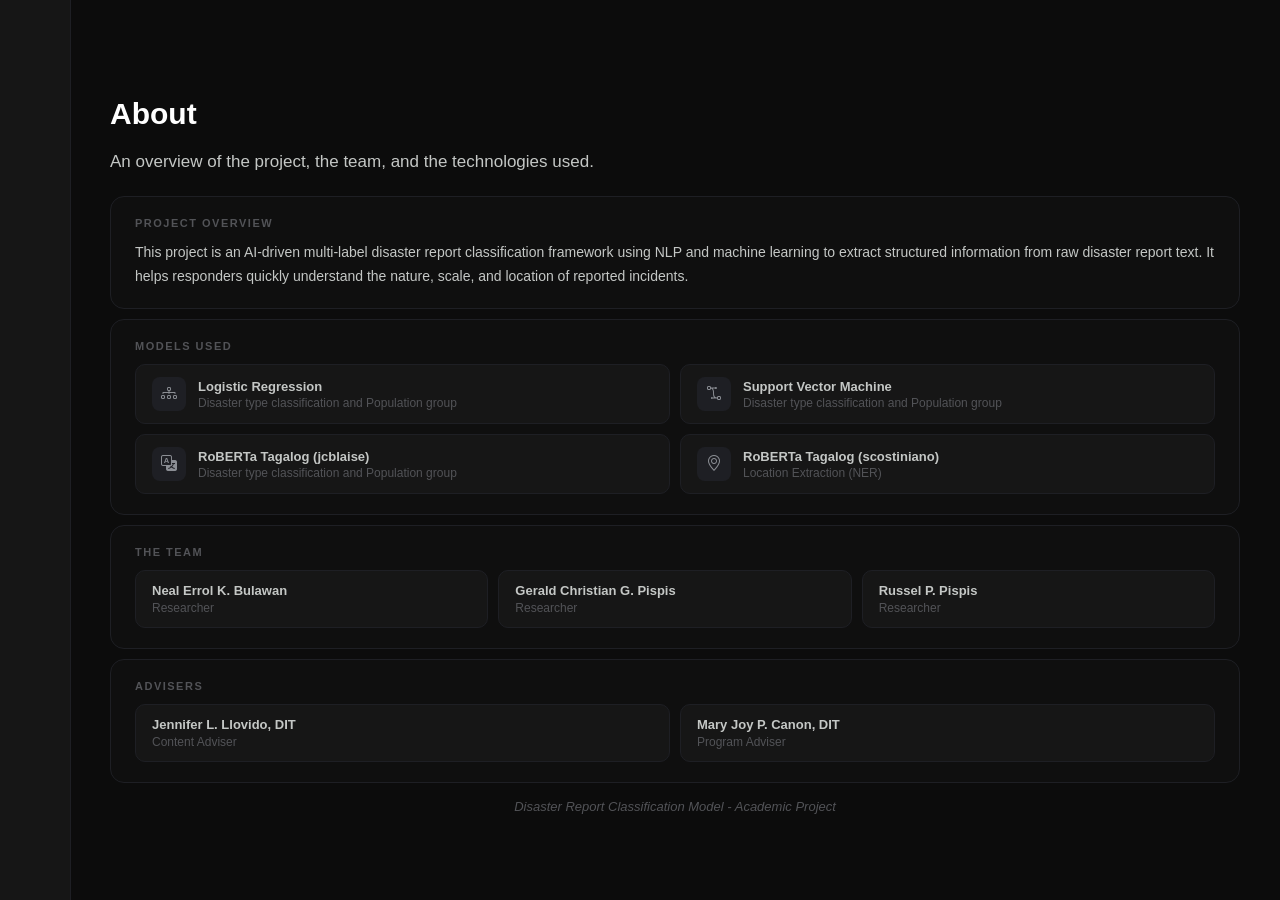
==== frontend/about.html @ 20e15d61 "fresh deployment" ====
<!DOCTYPE html>
<html lang="en">
<head>
    <meta charset="UTF-8">
    <title>About</title>
    <link rel="icon" type="image/png" href="favicon.png">
    <link rel="stylesheet" href="https://cdn.jsdelivr.net/npm/bootstrap-icons@1.11.3/font/bootstrap-icons.min.css">
    <link rel="stylesheet" href="style.css">
</head>

<body>

    <!-- Sidebar navigation -->
    <nav class="sidebar">
        <div class="logo">
            <img src="logo.png" alt="Logo" class="logo-img">
        </div>
        <ul class="nav-links">
            <li>
                <button class="nav-item" onclick="window.location.href='index.html'" title="Classifier">
                    <i class="bi bi-pencil-square" style="font-size: 1.5rem;"></i>
                </button>
            </li>
            <li>
                <button class="nav-item" onclick="window.location.href='history.html'" title="History">
                    <i class="bi bi-list-ul" style="font-size: 1.5rem;"></i>
                </button>
            </li>
        </ul>
        <div class="sidebar-footer">
            <button class="nav-item active" title="About">
                <i class="bi bi-info-square" style="font-size: 1.5rem;"></i>
            </button>
        </div>
    </nav>

    <!-- Main content -->
    <div class="main-content">
        <div class="content-wrapper">
            <div class="about-container">

                <div class="about-header">
                    <h1 class="title">About</h1>
                    <p class="subtitle">An overview of the project, the team, and the technologies used.</p>
                </div>

                <!-- Project overview -->
                <div class="about-section">
                    <p class="about-section-title">Project Overview</p>
                    <p class="about-section-body">
                        This project is an AI-driven multi-label disaster report classification framework using NLP and machine learning to extract structured information from raw disaster report text. It helps responders quickly understand the nature, scale, and location of reported incidents.
                    </p>
                </div>

                <!-- Models used -->
                <div class="about-section">
                    <p class="about-section-title">Models Used</p>
                    <div class="about-model-list">
                        <div class="about-model-item">
                            <div class="about-model-icon"><i class="bi bi-diagram-3"></i></div>
                            <div>
                                <p class="about-model-name">Logistic Regression</p>
                                <p class="about-model-desc">Disaster type classification and Population group</p>
                            </div>
                        </div>
                        <div class="about-model-item">
                            <div class="about-model-icon"><i class="bi bi-bezier2"></i></div>
                            <div>
                                <p class="about-model-name">Support Vector Machine</p>
                                <p class="about-model-desc">Disaster type classification and Population group</p>
                            </div>
                        </div>
                        <div class="about-model-item">
                            <div class="about-model-icon"><i class="bi bi-translate"></i></div>
                            <div>
                                <p class="about-model-name">RoBERTa Tagalog (jcblaise)</p>
                                <p class="about-model-desc">Disaster type classification and Population group</p>
                            </div>
                        </div>
                        <div class="about-model-item">
                            <div class="about-model-icon"><i class="bi bi-geo-alt"></i></div>
                            <div>
                                <p class="about-model-name">RoBERTa Tagalog (scostiniano)</p>
                                <p class="about-model-desc">Location Extraction (NER)</p>
                            </div>
                        </div>
                    </div>
                </div>

                <!-- Research team -->
                <div class="about-section">
                    <p class="about-section-title">The Team</p>
                    <div class="members-grid">
                        <div class="member-card">
                            <p class="member-name">Neal Errol K. Bulawan</p>
                            <p class="member-role">Researcher</p>
                        </div>
                        <div class="member-card">
                            <p class="member-name">Gerald Christian G. Pispis</p>
                            <p class="member-role">Researcher</p>
                        </div>
                        <div class="member-card">
                            <p class="member-name">Russel P. Pispis</p>
                            <p class="member-role">Researcher</p>
                        </div>
                    </div>
                </div>

                <!-- Advisers -->
                <div class="about-section">
                    <p class="about-section-title">Advisers</p>
                    <div class="adviser-grid">
                        <div class="adviser-card">
                            <p class="adviser-name">Jennifer L. Llovido, DIT</p>
                            <p class="adviser-role">Content Adviser</p>
                        </div>
                        <div class="adviser-card">
                            <p class="adviser-name">Mary Joy P. Canon, DIT</p>
                            <p class="adviser-role">Program Adviser</p>
                        </div>
                    </div>
                </div>

                <p class="about-footer">Disaster Report Classification Model - Academic Project</p>

            </div>
        </div>
    </div>

</body>
</html>
---- frontend/style.css ----
/* --- GENERAL RESET --- */
body {
    font-family: Arial, sans-serif;
    background: #0c0c0c;
    margin: 0;
    padding: 0;
    display: flex;
    color: white;
}

/* --- SIDEBAR --- */
.sidebar {
    width: 70px;
    height: 100vh;
    background-color: #161616;
    border-right: 1px solid #1e1f24;
    display: flex;
    flex-direction: column;
    justify-content: space-between;
    align-items: center;
    position: fixed;
    padding: 20px 0;
    z-index: 1000;
}

.sidebar-brand { margin-bottom: 30px; color: white; font-size: 2rem; }

.sidebar-footer {
    width: 100%;
    display: flex;
    justify-content: center;
    padding-bottom: 30px;
}

.nav-links { list-style: none; padding: 0; margin: 0; width: 100%; }
.nav-item i { color: inherit; display: flex; }

.nav-item {
    width: 45px;
    height: 45px;
    margin: 0 auto 10px;
    background: transparent;
    border: none;
    color: #8b8e94;
    display: flex;
    justify-content: center;
    align-items: center;
    cursor: pointer;
    border-radius: 8px;
    transition: 0.2s;
}

.nav-item i { font-size: 1.4rem; }
.nav-item:hover, .nav-item.active { background: #1e1f24; color: white; }

/* --- MAIN CONTENT --- */
.main-content {
    flex: 1;
    margin-left: 70px;
    min-height: 100vh;
    display: flex;
    align-items: center;
    justify-content: center;
}

.content-wrapper {
    width: 100%;
    max-width: 1250px;
    text-align: center;
    padding: 0 40px;
    margin: 0 auto;
}

.title {
    font-size: 30px;
    font-weight: bold;
    line-height: 1.4;
    margin-bottom: 20px;
}

.divider {
    width: 40px;
    height: 1px;
    background-color: #555;
    margin: 0 auto 20px;
}

.subtitle {
    color: #c4c7c5;
    font-size: 17px;
    margin-bottom: 50px;
}

/* --- SEARCH BAR --- */
.search-wrapper { position: relative; width: 100%; }

.input-box {
    width: 100%;
    padding: 18px 50px 18px 25px;
    border-radius: 12px;
    background: transparent;
    border: 1px solid #1e1f24;
    font-size: 16px;
    color: white;
    outline: none;
    box-sizing: border-box;
}

.input-box:focus::placeholder { color: #4a4b50; }
.input-box::placeholder { color: #9e9e9e; opacity: 1; }

.input-box:-webkit-autofill {
    -webkit-text-fill-color: black;
    -webkit-box-shadow: 0 0 0px 1000px white inset;
    transition: background-color 5000s ease-in-out 0s;
}

.input-submit-btn {
    position: absolute;
    right: 20px;
    top: 50%;
    transform: translateY(-50%);
    background: none;
    border: none;
    color: #8b8e94;
    cursor: pointer;
    padding: 0;
    font-size: 1.5rem;
    transition: 0.2s;
}

.input-submit-btn:hover { color: white; }
.input-box:-webkit-autofill ~ .input-submit-btn { color: black; }
.input-box:-webkit-autofill ~ .input-submit-btn:hover { color: #333; }

/* --- LOADING --- */
.loading-screen {
    display: none;
    position: fixed;
    inset: 0;
    background: rgba(8, 8, 8, 0.95);
    justify-content: center;
    align-items: center;
    z-index: 9999;
    backdrop-filter: blur(4px);
}

.loader-content {
    display: flex;
    flex-direction: column;
    align-items: center;
    justify-content: center;
    gap: 12px;
}

.loading-text {
    font-size: 16px;
    color: #afb2b1;
    display: block;
    margin: 10px 0;
    text-align: center;
    letter-spacing: 0.5px;
}

.spinner {
    width: 40px;
    height: 40px;
    border: 4px solid rgba(255, 255, 255, 0.1);
    border-top: 4px solid #ffffff;
    border-radius: 50%;
    animation: spin 0.8s linear infinite;
}

@keyframes spin { 100% { transform: rotate(360deg); } }

/* --- RESULT PAGE --- */
.result-container {
    text-align: center;
    padding: 60px 20px;
    color: white;
}

.result-container .subtitle {
    max-width: 800px;
    margin: 20px auto 40px;
    color: #8b8e94;
    font-size: 16px;
    line-height: 1.6;
}

.report-display {
    background: #0f0f0f;
    border: 1px solid #1e1f24;
    border-radius: 12px;
    padding: 20px 25px;
    margin: 0 auto 24px;
    max-width: 800px;
    text-align: left;
}

.report-label {
    font-size: 11px;
    text-transform: uppercase;
    letter-spacing: 1.5px;
    color: #525357;
    display: block;
    margin-bottom: 8px;
}

.report-text {
    font-size: 15px;
    color: #c4c7c5;
    margin: 0;
    line-height: 1.6;
}

/* --- COLLAPSIBLE SECTIONS --- */
.sections {
    display: flex;
    flex-direction: column;
    gap: 12px;
    max-width: 860px;
    margin: 0 auto 32px;
    text-align: left;
}

.section-block { width: 100%; }

.section-header {
    width: 100%;
    display: flex;
    align-items: center;
    justify-content: space-between;
    background: #0f0f0f;
    border: 1px solid #1e1f24;
    border-radius: 12px;
    padding: 16px 20px;
    cursor: pointer;
    color: white;
    transition: border-color 0.2s, border-radius 0.2s;
}

.section-block[data-open="true"] .section-header {
    border-bottom-left-radius: 0;
    border-bottom-right-radius: 0;
    border-bottom-color: transparent;
}

.section-header:hover { border-color: #3a3b3e; }

.section-header-left {
    display: flex;
    align-items: center;
    gap: 14px;
}

.section-icon { font-size: 1.2rem; color: #8b8e94; }
.population-icon { color: #fff; }

.section-header-text {
    display: flex;
    flex-direction: column;
    gap: 3px;
    text-align: left;
}

.section-title {
    font-size: 15px;
    font-weight: bold;
    color: white;
}

.section-summary {
    font-size: 12px;
    color: #525357;
}

.section-header-right {
    display: flex;
    align-items: center;
    gap: 10px;
}

.section-chevron {
    font-size: 14px;
    color: #525357;
    transition: transform 0.25s ease;
}

.section-chevron.rotated { transform: rotate(180deg); }

.section-panel {
    max-height: 0;
    overflow: hidden;
    transition: max-height 0.35s ease;
    background: #0f0f0f;
    border: 1px solid #1e1f24;
    border-top: none;
    border-bottom-left-radius: 12px;
    border-bottom-right-radius: 12px;
}

.section-panel.open { max-height: 600px; }

/* --- AGREEMENT BADGE --- */
.agreement-badge {
    display: inline-block;
    padding: 4px 12px;
    border-radius: 20px;
    font-size: 12px;
    font-weight: 500;
    white-space: nowrap;
}

.agreement-badge.agree {
    background: rgba(77, 255, 136, 0.1);
    border: 1px solid rgba(77, 255, 136, 0.3);
    color: #4dff88;
}

.agreement-badge.disagree {
    background: rgba(255, 193, 7, 0.1);
    border: 1px solid rgba(255, 193, 7, 0.3);
    color: #ffc107;
}

/* --- MODEL CARDS --- */
.model-grid {
    display: grid;
    grid-template-columns: 1fr 1fr;
    gap: 16px;
    padding: 16px;
}

@media (max-width: 700px) {
    .model-grid { grid-template-columns: 1fr; }
}

.model-card {
    background: #161616;
    border: 1px solid #1e1f24;
    border-radius: 12px;
    padding: 20px;
    transition: border-color 0.3s ease;
}

.model-card:hover { border-color: #3a3b3e; }

.model-card-header {
    display: flex;
    justify-content: space-between;
    align-items: center;
    margin-bottom: 14px;
    padding-bottom: 14px;
    border-bottom: 1px solid #1e1f24;
}

.model-tag {
    font-size: 11px;
    text-transform: uppercase;
    letter-spacing: 1.5px;
    color: #8b8e94;
    font-weight: bold;
}

.icon-box {
    width: 38px;
    height: 38px;
    background: #1e1f24;
    border-radius: 8px;
    display: flex;
    align-items: center;
    justify-content: center;
    color: #8b8e94;
    flex-shrink: 0;
}

.model-prediction {
    font-size: 26px;
    font-weight: bold;
    color: #ffffff;
    margin: 0 0 4px;
}

.model-confidence {
    font-size: 13px;
    color: #525357;
    margin: 0 0 16px;
}

/* --- CONFIDENCE BARS --- */
.conf-bars { display: flex; flex-direction: column; gap: 8px; }

.conf-row { display: flex; align-items: center; gap: 8px; }

.conf-label {
    font-size: 12px;
    color: #8b8e94;
    width: 76px;
    flex-shrink: 0;
}

.conf-label-top { color: #ffffff; font-weight: bold; }

.conf-bar-track {
    flex: 1;
    height: 5px;
    background: #1e1f24;
    border-radius: 4px;
    overflow: hidden;
}

.conf-bar-fill {
    height: 100%;
    border-radius: 4px;
    transition: width 0.8s ease;
}

.conf-score {
    font-size: 12px;
    color: #525357;
    width: 38px;
    text-align: right;
    flex-shrink: 0;
}

.conf-score-top { color: #ffffff; font-weight: bold; }

/* --- BUTTONS --- */
.next-btn {
    font-size: 16px;
    margin-top: 8px;
    padding: 14px 60px;
    background: transparent;
    color: white;
    border: 1px solid #1e1f24;
    border-radius: 10px;
    cursor: pointer;
    font-weight: 500;
    transition: all 0.2s ease;
}

.next-btn:hover {
    transform: scale(1.05);
    border-color: #ffffff;
}

.note {
    margin-top: 32px;
    font-size: 14px;
    color: #525357;
    font-style: italic;
}

/* --- HISTORY PAGE --- */
.history-container {
    padding: 60px 0;
    width: 100%;
}

.history-header {
    display: flex;
    align-items: flex-end;
    justify-content: space-between;
    margin-bottom: 40px;
}

.history-header-text { text-align: left; }
.history-header-text .title { margin-bottom: 8px; }
.history-header-text .subtitle { margin-bottom: 0; }

.clear-btn {
    font-size: 13px;
    padding: 10px 20px;
    background: transparent;
    color: #525357;
    border: 1px solid #1e1f24;
    border-radius: 8px;
    cursor: pointer;
    transition: all 0.2s;
    white-space: nowrap;
}

.clear-btn:hover { color: #ff6b6b; border-color: #ff6b6b; }

/* --- TABLE --- */
.table-wrapper {
    width: 100%;
    max-height: 580px;
    overflow-y: auto;
    border: 1px solid #1e1f24;
    border-radius: 14px;
}

.table-wrapper::-webkit-scrollbar { width: 6px; }
.table-wrapper::-webkit-scrollbar-track { background: transparent; }
.table-wrapper::-webkit-scrollbar-thumb { background: #2a2b30; border-radius: 4px; }
.table-wrapper::-webkit-scrollbar-thumb:hover { background: #3a3b40; }

table { width: 100%; border-collapse: collapse; table-layout: fixed; }

thead {
    position: sticky;
    top: 0;
    z-index: 10;
    background: #161616;
}

thead tr { border-bottom: 1px solid #1e1f24; }

th {
    padding: 14px 16px;
    text-align: left;
    font-size: 11px;
    text-transform: uppercase;
    letter-spacing: 1.5px;
    color: #525357;
    font-weight: bold;
}

.history-row {
    border-bottom: none;
    transition: background 0.15s;
    cursor: pointer;
}

.history-row:hover { background: #111111; }

.history-row td {
    padding: 14px 16px;
    font-size: 14px;
    color: #c4c7c5;
    vertical-align: middle;
    border-top: 1px solid #1e1f24;
    text-align: left;
}

table th:nth-child(1), table td:nth-child(1) { width: 160px; }
table th:nth-child(2), table td:nth-child(2) { width: auto; }
table th:nth-child(3), table td:nth-child(3) { width: 160px; }
table th:nth-child(4), table td:nth-child(4) { width: 140px; }
table th:nth-child(5), table td:nth-child(5) { width: 130px; }
table th:nth-child(6), table td:nth-child(6) { width: 50px; }

.decision-row td { padding: 0; border: none; }

.decision-panel {
    max-height: 0;
    overflow: hidden;
    transition: max-height 0.3s ease;
    border-top: none;
}

.decision-panel.open {
    max-height: 200px;
    border-top: 1px solid #1e1f24;
}

.decision-grid {
    display: grid;
    grid-template-columns: 1fr 1fr;
    gap: 12px;
    padding: 14px 16px;
    background: #0a0a0a;
    border-bottom: 1px solid #1e1f24;
}

.decision-card {
    background: #161616;
    border: 1px solid #1e1f24;
    border-radius: 10px;
    padding: 12px 16px;
}

.decision-card-title {
    font-size: 11px;
    text-transform: uppercase;
    letter-spacing: 1.2px;
    color: #525357;
    margin: 0 0 10px;
    font-weight: bold;
}

.decision-model-label {
    font-size: 12px;
    color: #8b8e94;
}

.decision-value {
    font-size: 13px;
    font-weight: bold;
}

.expand-btn {
    background: transparent;
    border: none;
    cursor: pointer;
    color: #525357;
    padding: 4px 8px;
    border-radius: 6px;
    transition: all 0.2s;
}

.expand-btn:hover { background: #1e1f24; color: white; }

.expand-chevron {
    font-size: 13px;
    transition: transform 0.25s ease;
    display: block;
}

.expand-chevron.rotated { transform: rotate(180deg); }

.incident-pill {
    background: #1e1f24;
    border-radius: 8px;
    padding: 7px 14px;
    font-size: 13px;
    color: #c4c7c5;
    display: block;
    text-align: left;
    max-width: 100%;
    white-space: normal;
    word-break: break-word;
}

.disaster-type {
    font-weight: bold;
    display: flex;
    align-items: center;
    gap: 8px;
}

.disaster-type i { font-size: 1rem; }

/* --- BADGES --- */
.badge { font-size: 13px; font-weight: bold; }
.badge-large   { color: #15803d; }
.badge-medium  { color: #22c55e; }
.badge-small   { color: #86efac; }
.badge-unknown { color: #8b8e94; }

.location-cell { color: #8b8e94; font-size: 13px; }

.table-footer {
    margin-top: 24px;
    font-size: 13px;
    color: #525357;
    text-align: center;
    font-style: italic;
}

/* --- ABOUT PAGE --- */
.about-container { padding: 40px 0; width: 100%; text-align: left; }
.about-header { margin-bottom: 24px; }
.about-header .title { margin-bottom: 4px; }
.about-header .subtitle { margin-bottom: 0; }

.about-section {
    background: #0f0f0f;
    border: 1px solid #1e1f24;
    border-radius: 14px;
    padding: 20px 24px;
    margin-bottom: 10px;
}

.about-section-title {
    font-size: 11px;
    text-transform: uppercase;
    letter-spacing: 1.5px;
    color: #525357;
    font-weight: bold;
    margin: 0 0 12px;
}

.about-section-body {
    font-size: 14px;
    color: #c4c7c5;
    line-height: 1.7;
    margin: 0;
}

.members-grid {
    display: grid;
    grid-template-columns: repeat(3, 1fr);
    gap: 10px;
}

.member-card {
    background: #161616;
    border: 1px solid #1e1f24;
    border-radius: 10px;
    padding: 12px 16px;
    transition: border-color 0.2s;
}

.adviser-grid {
    display: grid;
    grid-template-columns: repeat(2, 1fr);
    gap: 10px;
}

.adviser-card {
    background: #161616;
    border: 1px solid #1e1f24;
    border-radius: 10px;
    padding: 12px 16px;
    transition: border-color 0.2s;
}

.member-card:hover { border-color: #3a3b3e; }
.member-name { font-size: 13px; font-weight: bold; color: #c4c7c5; margin: 0 0 3px; }
.member-role { font-size: 12px; color: #525357; margin: 0; }

.adviser-card:hover { border-color: #3a3b3e; }
.adviser-name { font-size: 13px; font-weight: bold; color: #c4c7c5; margin: 0 0 3px; }
.adviser-role { font-size: 12px; color: #525357; margin: 0; }

.about-model-list { display: grid; grid-template-columns: 1fr 1fr; gap: 10px; }

.about-model-item {
    background: #161616;
    border: 1px solid #1e1f24;
    border-radius: 10px;
    padding: 12px 16px;
    display: flex;
    align-items: center;
    gap: 12px;
}

.about-model-icon {
    width: 34px; height: 34px;
    background: #1e1f24;
    border-radius: 8px;
    display: flex; align-items: center; justify-content: center;
    color: #8b8e94; font-size: 1rem; flex-shrink: 0;
}

.about-model-name { font-size: 13px; font-weight: bold; color: #c4c7c5; margin: 0 0 2px; }
.about-model-desc { font-size: 12px; color: #525357; margin: 0; }

.about-footer {
    margin-top: 16px;
    font-size: 13px;
    color: #525357;
    text-align: center;
    font-style: italic;
}
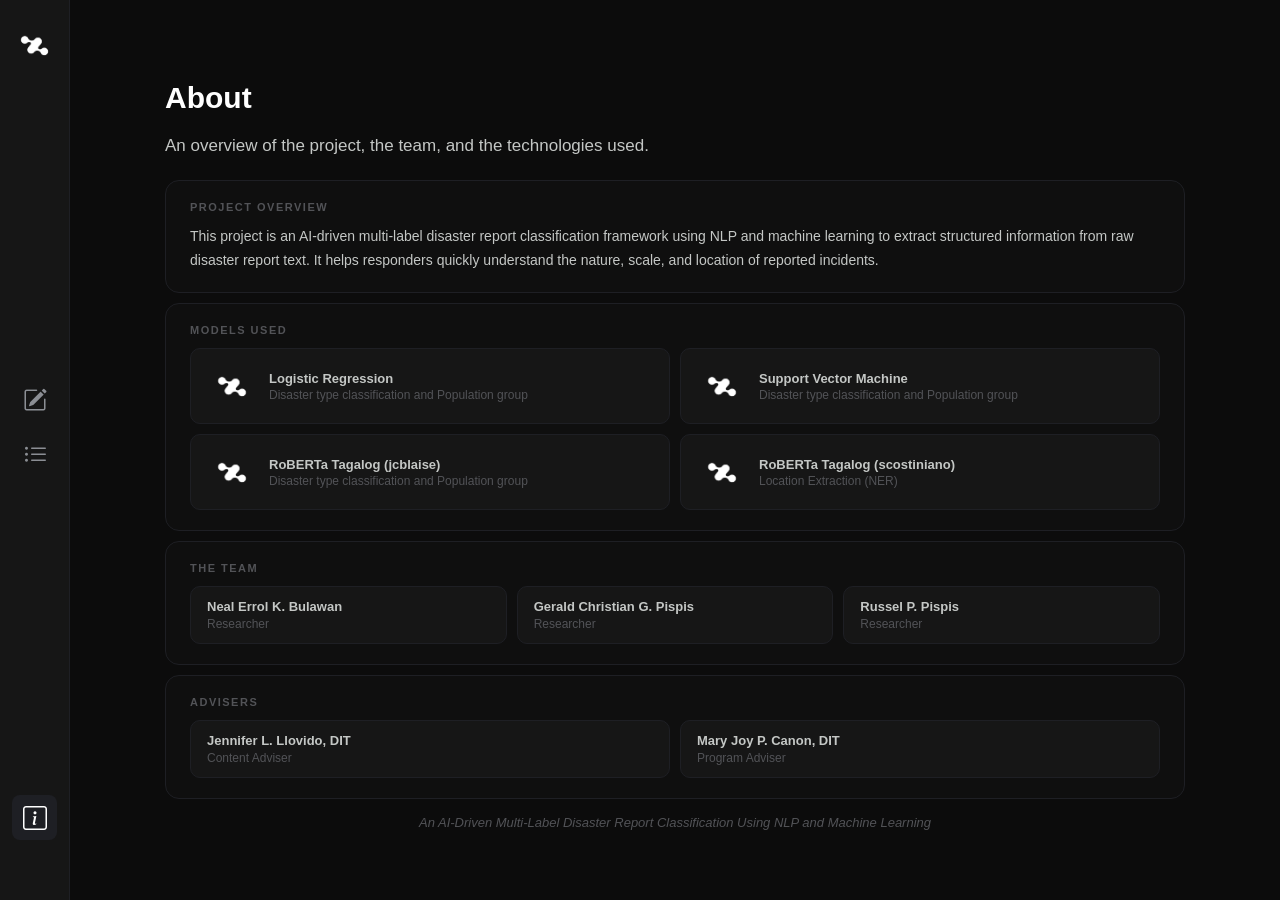
==== commit 80c48fb6: "updated codes with comments" ====
--- a/frontend/about.html
+++ b/frontend/about.html
@@ -57,28 +57,28 @@
                     <p class="about-section-title">Models Used</p>
                     <div class="about-model-list">
                         <div class="about-model-item">
-                            <div class="about-model-icon"><i class="bi bi-diagram-3"></i></div>
+                            <img src="logo.png" alt="Logo" class="logo-img">
                             <div>
                                 <p class="about-model-name">Logistic Regression</p>
                                 <p class="about-model-desc">Disaster type classification and Population group</p>
                             </div>
                         </div>
                         <div class="about-model-item">
-                            <div class="about-model-icon"><i class="bi bi-bezier2"></i></div>
+                            <img src="logo.png" alt="Logo" class="logo-img">
                             <div>
                                 <p class="about-model-name">Support Vector Machine</p>
                                 <p class="about-model-desc">Disaster type classification and Population group</p>
                             </div>
                         </div>
                         <div class="about-model-item">
-                            <div class="about-model-icon"><i class="bi bi-translate"></i></div>
+                            <img src="logo.png" alt="Logo" class="logo-img">
                             <div>
                                 <p class="about-model-name">RoBERTa Tagalog (jcblaise)</p>
                                 <p class="about-model-desc">Disaster type classification and Population group</p>
                             </div>
                         </div>
                         <div class="about-model-item">
-                            <div class="about-model-icon"><i class="bi bi-geo-alt"></i></div>
+                            <img src="logo.png" alt="Logo" class="logo-img">
                             <div>
                                 <p class="about-model-name">RoBERTa Tagalog (scostiniano)</p>
                                 <p class="about-model-desc">Location Extraction (NER)</p>
@@ -121,11 +121,11 @@
                     </div>
                 </div>
 
-                <p class="about-footer">Disaster Report Classification Model - Academic Project</p>
+                <p class="about-footer">An AI-Driven Multi-Label Disaster Report Classification Using NLP and Machine Learning</p>
 
             </div>
         </div>
     </div>
 
 </body>
-</html>
+</html>
--- a/frontend/style.css
+++ b/frontend/style.css
@@ -1,19 +1,42 @@
-/* --- GENERAL RESET --- */
+/* --- Root Variables --- */
+:root {
+    --bg-root:        #0c0c0c;
+    --bg-primary:     #0f0f0f;
+    --bg-secondary:   #161616;
+    --bg-hover:       #111111;
+    --border:         #1e1f24;
+    --border-hover:   #3a3b3e;
+    --text-primary:   #ffffff;
+    --text-secondary: #c4c7c5;
+    --text-muted:     #8b8e94;
+    --text-dim:       #525357;
+    --accent-green:   #4dff88;
+    --accent-blue:    #4dadff;
+    --accent-yellow:  #ffc107;
+    --accent-red:     #ff6b6b;
+    --sidebar-width:  70px;
+}
+
+/* --- Global Reset --- */
+*, *::before, *::after {
+    box-sizing: border-box;
+}
+
 body {
     font-family: Arial, sans-serif;
-    background: #0c0c0c;
+    background: var(--bg-root);
     margin: 0;
     padding: 0;
     display: flex;
-    color: white;
-}
-
-/* --- SIDEBAR --- */
+    color: var(--text-primary);
+}
+
+/* --- Sidebar --- */
 .sidebar {
-    width: 70px;
+    width: var(--sidebar-width);
     height: 100vh;
-    background-color: #161616;
-    border-right: 1px solid #1e1f24;
+    background-color: var(--bg-secondary);
+    border-right: 1px solid var(--border);
     display: flex;
     flex-direction: column;
     justify-content: space-between;
@@ -23,7 +46,11 @@
     z-index: 1000;
 }
 
-.sidebar-brand { margin-bottom: 30px; color: white; font-size: 2rem; }
+.sidebar-brand {
+    margin-bottom: 30px;
+    color: var(--text-primary);
+    font-size: 2rem;
+}
 
 .sidebar-footer {
     width: 100%;
@@ -32,8 +59,19 @@
     padding-bottom: 30px;
 }
 
-.nav-links { list-style: none; padding: 0; margin: 0; width: 100%; }
-.nav-item i { color: inherit; display: flex; }
+.logo-img {
+    width: 50px;
+    height: 50px;
+    object-fit: contain;
+    display: block;
+}
+
+.nav-links {
+    list-style: none;
+    padding: 0;
+    margin: 0;
+    width: 100%;
+}
 
 .nav-item {
     width: 45px;
@@ -41,7 +79,7 @@
     margin: 0 auto 10px;
     background: transparent;
     border: none;
-    color: #8b8e94;
+    color: var(--text-muted);
     display: flex;
     justify-content: center;
     align-items: center;
@@ -50,13 +88,22 @@
     transition: 0.2s;
 }
 
-.nav-item i { font-size: 1.4rem; }
-.nav-item:hover, .nav-item.active { background: #1e1f24; color: white; }
-
-/* --- MAIN CONTENT --- */
+.nav-item i {
+    font-size: 1.4rem;
+    color: inherit;
+    display: flex;
+}
+
+.nav-item:hover,
+.nav-item.active {
+    background: var(--border);
+    color: var(--text-primary);
+}
+
+/* --- Main Content --- */
 .main-content {
     flex: 1;
-    margin-left: 70px;
+    margin-left: var(--sidebar-width);
     min-height: 100vh;
     display: flex;
     align-items: center;
@@ -65,7 +112,7 @@
 
 .content-wrapper {
     width: 100%;
-    max-width: 1250px;
+    max-width: 1100px;
     text-align: center;
     padding: 0 40px;
     margin: 0 auto;
@@ -86,28 +133,40 @@
 }
 
 .subtitle {
-    color: #c4c7c5;
+    color: var(--text-secondary);
     font-size: 17px;
     margin-bottom: 50px;
 }
 
-/* --- SEARCH BAR --- */
-.search-wrapper { position: relative; width: 100%; }
+/* --- Search Bar --- */
+.search-wrapper {
+    position: relative;
+    width: 100%;
+    display: flex;
+    align-items: center;
+    justify-content: center;
+}
 
 .input-box {
     width: 100%;
     padding: 18px 50px 18px 25px;
+    height: 110px;
     border-radius: 12px;
     background: transparent;
-    border: 1px solid #1e1f24;
-    font-size: 16px;
-    color: white;
+    border: 1px solid var(--border);
+    font-size: 18px;
+    color: var(--text-primary);
     outline: none;
-    box-sizing: border-box;
-}
-
-.input-box:focus::placeholder { color: #4a4b50; }
-.input-box::placeholder { color: #9e9e9e; opacity: 1; }
+}
+
+.input-box::placeholder {
+    color: #9e9e9e;
+    opacity: 1;
+}
+
+.input-box:focus::placeholder {
+    color: #4a4b50;
+}
 
 .input-box:-webkit-autofill {
     -webkit-text-fill-color: black;
@@ -122,18 +181,19 @@
     transform: translateY(-50%);
     background: none;
     border: none;
-    color: #8b8e94;
+    color: var(--text-muted);
     cursor: pointer;
     padding: 0;
     font-size: 1.5rem;
     transition: 0.2s;
 }
 
-.input-submit-btn:hover { color: white; }
+.input-submit-btn:hover { color: var(--text-primary); }
+
 .input-box:-webkit-autofill ~ .input-submit-btn { color: black; }
 .input-box:-webkit-autofill ~ .input-submit-btn:hover { color: #333; }
 
-/* --- LOADING --- */
+/* --- Loading Screen --- */
 .loading-screen {
     display: none;
     position: fixed;
@@ -166,31 +226,31 @@
     width: 40px;
     height: 40px;
     border: 4px solid rgba(255, 255, 255, 0.1);
-    border-top: 4px solid #ffffff;
+    border-top: 4px solid var(--text-primary);
     border-radius: 50%;
     animation: spin 0.8s linear infinite;
 }
 
 @keyframes spin { 100% { transform: rotate(360deg); } }
 
-/* --- RESULT PAGE --- */
+/* --- Result Page --- */
 .result-container {
     text-align: center;
     padding: 60px 20px;
-    color: white;
+    color: var(--text-primary);
 }
 
 .result-container .subtitle {
     max-width: 800px;
     margin: 20px auto 40px;
-    color: #8b8e94;
+    color: var(--text-muted);
     font-size: 16px;
     line-height: 1.6;
 }
 
 .report-display {
-    background: #0f0f0f;
-    border: 1px solid #1e1f24;
+    background: var(--bg-primary);
+    border: 1px solid var(--border);
     border-radius: 12px;
     padding: 20px 25px;
     margin: 0 auto 24px;
@@ -199,27 +259,34 @@
 }
 
 .report-label {
-    font-size: 11px;
+    font-size: 12px;
     text-transform: uppercase;
     letter-spacing: 1.5px;
-    color: #525357;
+    color: var(--text-dim);
     display: block;
     margin-bottom: 8px;
 }
 
 .report-text {
     font-size: 15px;
-    color: #c4c7c5;
+    color: var(--text-secondary);
     margin: 0;
     line-height: 1.6;
 }
 
-/* --- COLLAPSIBLE SECTIONS --- */
+.report-divider {
+    width: 100%;
+    height: 1px;
+    background: var(--border);
+    margin: 14px 0;
+}
+
+/* --- Collapsible Sections --- */
 .sections {
     display: flex;
     flex-direction: column;
     gap: 12px;
-    max-width: 860px;
+    max-width: 1100px;
     margin: 0 auto 32px;
     text-align: left;
 }
@@ -231,12 +298,12 @@
     display: flex;
     align-items: center;
     justify-content: space-between;
-    background: #0f0f0f;
-    border: 1px solid #1e1f24;
+    background: var(--bg-primary);
+    border: 1px solid var(--border);
     border-radius: 12px;
     padding: 16px 20px;
     cursor: pointer;
-    color: white;
+    color: var(--text-primary);
     transition: border-color 0.2s, border-radius 0.2s;
 }
 
@@ -246,7 +313,7 @@
     border-bottom-color: transparent;
 }
 
-.section-header:hover { border-color: #3a3b3e; }
+.section-header:hover { border-color: var(--border-hover); }
 
 .section-header-left {
     display: flex;
@@ -254,8 +321,8 @@
     gap: 14px;
 }
 
-.section-icon { font-size: 1.2rem; color: #8b8e94; }
-.population-icon { color: #fff; }
+.section-icon { font-size: 1.2rem; color: var(--text-muted); }
+.population-icon { color: var(--text-primary); }
 
 .section-header-text {
     display: flex;
@@ -267,12 +334,12 @@
 .section-title {
     font-size: 15px;
     font-weight: bold;
-    color: white;
+    color: var(--text-primary);
 }
 
 .section-summary {
-    font-size: 12px;
-    color: #525357;
+    font-size: 13px;
+    color: var(--text-dim);
 }
 
 .section-header-right {
@@ -283,7 +350,7 @@
 
 .section-chevron {
     font-size: 14px;
-    color: #525357;
+    color: var(--text-dim);
     transition: transform 0.25s ease;
 }
 
@@ -293,16 +360,16 @@
     max-height: 0;
     overflow: hidden;
     transition: max-height 0.35s ease;
-    background: #0f0f0f;
-    border: 1px solid #1e1f24;
+    background: var(--bg-primary);
+    border: 1px solid var(--border);
     border-top: none;
     border-bottom-left-radius: 12px;
     border-bottom-right-radius: 12px;
 }
 
-.section-panel.open { max-height: 600px; }
-
-/* --- AGREEMENT BADGE --- */
+.section-panel.open { max-height: 800px; }
+
+/* --- Agreement Badge --- */
 .agreement-badge {
     display: inline-block;
     padding: 4px 12px;
@@ -315,16 +382,22 @@
 .agreement-badge.agree {
     background: rgba(77, 255, 136, 0.1);
     border: 1px solid rgba(77, 255, 136, 0.3);
-    color: #4dff88;
+    color: var(--accent-green);
+}
+
+.agreement-badge.majority {
+    background: rgba(77, 173, 255, 0.1);
+    border: 1px solid rgba(77, 173, 255, 0.3);
+    color: var(--accent-blue);
 }
 
 .agreement-badge.disagree {
     background: rgba(255, 193, 7, 0.1);
     border: 1px solid rgba(255, 193, 7, 0.3);
-    color: #ffc107;
-}
-
-/* --- MODEL CARDS --- */
+    color: var(--accent-yellow);
+}
+
+/* --- Model Cards --- */
 .model-grid {
     display: grid;
     grid-template-columns: 1fr 1fr;
@@ -332,19 +405,19 @@
     padding: 16px;
 }
 
-@media (max-width: 700px) {
-    .model-grid { grid-template-columns: 1fr; }
+.model-grid-3 {
+    grid-template-columns: 1fr 1fr 1fr;
 }
 
 .model-card {
-    background: #161616;
-    border: 1px solid #1e1f24;
+    background: var(--bg-secondary);
+    border: 1px solid var(--border);
     border-radius: 12px;
     padding: 20px;
     transition: border-color 0.3s ease;
 }
 
-.model-card:hover { border-color: #3a3b3e; }
+.model-card:hover { border-color: var(--border-hover); }
 
 .model-card-header {
     display: flex;
@@ -352,60 +425,59 @@
     align-items: center;
     margin-bottom: 14px;
     padding-bottom: 14px;
-    border-bottom: 1px solid #1e1f24;
+    border-bottom: 1px solid var(--border);
 }
 
 .model-tag {
     font-size: 11px;
     text-transform: uppercase;
     letter-spacing: 1.5px;
-    color: #8b8e94;
+    color: var(--text-muted);
     font-weight: bold;
 }
 
 .icon-box {
     width: 38px;
     height: 38px;
-    background: #1e1f24;
+    background: var(--border);
     border-radius: 8px;
     display: flex;
     align-items: center;
     justify-content: center;
-    color: #8b8e94;
+    color: var(--text-muted);
     flex-shrink: 0;
 }
 
 .model-prediction {
     font-size: 26px;
     font-weight: bold;
-    color: #ffffff;
+    color: var(--text-primary);
     margin: 0 0 4px;
 }
 
 .model-confidence {
     font-size: 13px;
-    color: #525357;
+    color: var(--text-dim);
     margin: 0 0 16px;
 }
 
-/* --- CONFIDENCE BARS --- */
+/* --- Confidence Bars --- */
 .conf-bars { display: flex; flex-direction: column; gap: 8px; }
-
-.conf-row { display: flex; align-items: center; gap: 8px; }
+.conf-row  { display: flex; align-items: center; gap: 8px; }
 
 .conf-label {
     font-size: 12px;
-    color: #8b8e94;
+    color: var(--text-muted);
     width: 76px;
     flex-shrink: 0;
 }
 
-.conf-label-top { color: #ffffff; font-weight: bold; }
+.conf-label-top { color: var(--text-primary); font-weight: bold; }
 
 .conf-bar-track {
     flex: 1;
     height: 5px;
-    background: #1e1f24;
+    background: var(--border);
     border-radius: 4px;
     overflow: hidden;
 }
@@ -418,22 +490,43 @@
 
 .conf-score {
     font-size: 12px;
-    color: #525357;
+    color: var(--text-dim);
     width: 38px;
     text-align: right;
     flex-shrink: 0;
 }
 
-.conf-score-top { color: #ffffff; font-weight: bold; }
-
-/* --- BUTTONS --- */
+.conf-score-top { color: var(--text-primary); font-weight: bold; }
+
+/* Location panel */
+.location-panel-content { padding: 16px; }
+
+.location-card {
+    display: flex;
+    align-items: center;
+    justify-content: space-between;
+}
+
+.location-card .model-prediction {
+    margin-top: 8px;
+    margin-bottom: 0;
+}
+
+/* --- Buttons --- */
+.btn-row {
+    display: flex;
+    justify-content: center;
+    gap: 16px;
+    flex-wrap: wrap;
+    margin-top: 8px;
+}
+
 .next-btn {
     font-size: 16px;
-    margin-top: 8px;
-    padding: 14px 60px;
+    padding: 14px 40px;
     background: transparent;
-    color: white;
-    border: 1px solid #1e1f24;
+    color: var(--text-primary);
+    border: 1px solid var(--border);
     border-radius: 10px;
     cursor: pointer;
     font-weight: 500;
@@ -442,17 +535,125 @@
 
 .next-btn:hover {
     transform: scale(1.05);
-    border-color: #ffffff;
+    border-color: var(--text-primary);
 }
 
 .note {
     margin-top: 32px;
     font-size: 14px;
-    color: #525357;
+    color: var(--text-dim);
     font-style: italic;
 }
 
-/* --- HISTORY PAGE --- */
+/* --- Breakdown Page --- */
+.breakdown-card {
+    background: var(--bg-secondary);
+    border: 1px solid var(--border);
+    border-radius: 10px;
+    padding: 14px 18px;
+}
+
+.breakdown-label {
+    font-size: 11px;
+    text-transform: uppercase;
+    letter-spacing: 1.5px;
+    color: var(--text-dim);
+    display: block;
+    margin-bottom: 8px;
+    font-weight: bold;
+}
+
+.breakdown-value {
+    font-size: 15px;
+    color: var(--text-secondary);
+    margin: 0;
+    line-height: 1.6;
+    word-break: break-word;
+}
+
+.breakdown-section-title {
+    font-size: 11px;
+    text-transform: uppercase;
+    letter-spacing: 1.5px;
+    color: var(--text-dim);
+    margin: 0 0 8px;
+    font-weight: bold;
+}
+
+.prediction-row-grid {
+    display: grid;
+    grid-template-columns: 1fr 1fr 1fr;
+    gap: 10px;
+}
+
+.prediction-row-card {
+    background: var(--bg-secondary);
+    border: 1px solid var(--border);
+    border-radius: 10px;
+    padding: 12px 16px;
+    display: flex;
+    justify-content: space-between;
+    align-items: center;
+}
+
+.prediction-badge {
+    font-size: 13px;
+    font-weight: bold;
+}
+
+.final-decision-card {
+    background: var(--bg-secondary);
+    border: 1px solid var(--border);
+    border-radius: 12px;
+    padding: 16px 20px;
+}
+
+.final-decision-inner {
+    display: flex;
+    justify-content: space-between;
+    align-items: center;
+    gap: 16px;
+}
+
+.final-decision-label {
+    font-size: 14px;
+    font-weight: bold;
+    color: var(--text-primary);
+    margin: 0 0 8px;
+}
+
+.final-decision-task {
+    font-size: 13px;
+    color: var(--text-dim);
+    text-transform: uppercase;
+    letter-spacing: 1.2px;
+    margin: 0 0 4px;
+}
+
+.final-decision-value {
+    font-size: 20px;
+    font-weight: bold;
+    color: var(--text-primary);
+    margin: 0;
+    text-align: right;
+}
+
+.final-decision-votes {
+    display: flex;
+    flex-direction: column;
+    gap: 3px;
+}
+
+.vote-item  { font-size: 13px; color: var(--text-muted); }
+.vote-match { color: var(--accent-green); }
+.vote-miss  { color: var(--text-dim); }
+
+.final-decision-result {
+    text-align: right;
+    flex-shrink: 0;
+}
+
+/* --- History Page --- */
 .history-container {
     padding: 60px 0;
     width: 100%;
@@ -466,29 +667,29 @@
 }
 
 .history-header-text { text-align: left; }
-.history-header-text .title { margin-bottom: 8px; }
+.history-header-text .title    { margin-bottom: 8px; }
 .history-header-text .subtitle { margin-bottom: 0; }
 
 .clear-btn {
     font-size: 13px;
     padding: 10px 20px;
     background: transparent;
-    color: #525357;
-    border: 1px solid #1e1f24;
+    color: var(--text-dim);
+    border: 1px solid var(--border);
     border-radius: 8px;
     cursor: pointer;
     transition: all 0.2s;
     white-space: nowrap;
 }
 
-.clear-btn:hover { color: #ff6b6b; border-color: #ff6b6b; }
-
-/* --- TABLE --- */
+.clear-btn:hover { color: var(--accent-red); border-color: var(--accent-red); }
+
+/* --- Table --- */
 .table-wrapper {
     width: 100%;
     max-height: 580px;
     overflow-y: auto;
-    border: 1px solid #1e1f24;
+    border: 1px solid var(--border);
     border-radius: 14px;
 }
 
@@ -497,16 +698,20 @@
 .table-wrapper::-webkit-scrollbar-thumb { background: #2a2b30; border-radius: 4px; }
 .table-wrapper::-webkit-scrollbar-thumb:hover { background: #3a3b40; }
 
-table { width: 100%; border-collapse: collapse; table-layout: fixed; }
+table {
+    width: 100%;
+    border-collapse: collapse;
+    table-layout: fixed;
+}
 
 thead {
     position: sticky;
     top: 0;
     z-index: 10;
-    background: #161616;
-}
-
-thead tr { border-bottom: 1px solid #1e1f24; }
+    background: var(--bg-secondary);
+}
+
+thead tr { border-bottom: 1px solid var(--border); }
 
 th {
     padding: 14px 16px;
@@ -514,7 +719,7 @@
     font-size: 11px;
     text-transform: uppercase;
     letter-spacing: 1.5px;
-    color: #525357;
+    color: var(--text-dim);
     font-weight: bold;
 }
 
@@ -524,14 +729,14 @@
     cursor: pointer;
 }
 
-.history-row:hover { background: #111111; }
+.history-row:hover { background: var(--bg-hover); }
 
 .history-row td {
     padding: 14px 16px;
     font-size: 14px;
-    color: #c4c7c5;
+    color: var(--text-secondary);
     vertical-align: middle;
-    border-top: 1px solid #1e1f24;
+    border-top: 1px solid var(--border);
     text-align: left;
 }
 
@@ -552,8 +757,54 @@
 }
 
 .decision-panel.open {
-    max-height: 200px;
-    border-top: 1px solid #1e1f24;
+    max-height: 320px;
+    border-top: 1px solid var(--border);
+}
+
+.decision-location-banner {
+    display: flex;
+    align-items: center;
+    gap: 14px;
+    background: var(--bg-secondary);
+    border: 1px solid var(--border);
+    border-radius: 10px;
+    padding: 12px 16px;
+    margin: 14px 16px 12px;
+}
+
+.decision-location-icon {
+    width: 36px;
+    height: 36px;
+    background: var(--border);
+    border-radius: 8px;
+    display: flex;
+    align-items: center;
+    justify-content: center;
+    flex-shrink: 0;
+}
+
+.decision-location-banner > div:last-child {
+    display: flex;
+    flex-direction: column;
+    justify-content: center;
+    gap: 3px;
+    align-items: flex-start;
+}
+
+.decision-location-label {
+    font-size: 11px;
+    text-transform: uppercase;
+    letter-spacing: 1.2px;
+    color: var(--text-dim);
+    font-weight: bold;
+    margin: 0;
+}
+
+.decision-location-value {
+    font-size: 16px;
+    font-weight: bold;
+    color: var(--text-primary);
+    margin: 0;
 }
 
 .decision-grid {
@@ -562,12 +813,12 @@
     gap: 12px;
     padding: 14px 16px;
     background: #0a0a0a;
-    border-bottom: 1px solid #1e1f24;
+    border-bottom: 1px solid var(--border);
 }
 
 .decision-card {
-    background: #161616;
-    border: 1px solid #1e1f24;
+    background: var(--bg-secondary);
+    border: 1px solid var(--border);
     border-radius: 10px;
     padding: 12px 16px;
 }
@@ -576,32 +827,25 @@
     font-size: 11px;
     text-transform: uppercase;
     letter-spacing: 1.2px;
-    color: #525357;
+    color: var(--text-dim);
     margin: 0 0 10px;
     font-weight: bold;
 }
 
-.decision-model-label {
-    font-size: 12px;
-    color: #8b8e94;
-}
-
-.decision-value {
-    font-size: 13px;
-    font-weight: bold;
-}
+.decision-model-label { font-size: 12px; color: var(--text-muted); }
+.decision-value       { font-size: 13px; font-weight: bold; }
 
 .expand-btn {
     background: transparent;
     border: none;
     cursor: pointer;
-    color: #525357;
+    color: var(--text-dim);
     padding: 4px 8px;
     border-radius: 6px;
     transition: all 0.2s;
 }
 
-.expand-btn:hover { background: #1e1f24; color: white; }
+.expand-btn:hover { background: var(--border); color: var(--text-primary); }
 
 .expand-chevron {
     font-size: 13px;
@@ -612,11 +856,11 @@
 .expand-chevron.rotated { transform: rotate(180deg); }
 
 .incident-pill {
-    background: #1e1f24;
+    background: var(--border);
     border-radius: 8px;
     padding: 7px 14px;
     font-size: 13px;
-    color: #c4c7c5;
+    color: var(--text-secondary);
     display: block;
     text-align: left;
     max-width: 100%;
@@ -633,32 +877,32 @@
 
 .disaster-type i { font-size: 1rem; }
 
-/* --- BADGES --- */
-.badge { font-size: 13px; font-weight: bold; }
+/* --- Badges --- */
+.badge         { font-size: 13px; font-weight: bold; }
 .badge-large   { color: #15803d; }
 .badge-medium  { color: #22c55e; }
 .badge-small   { color: #86efac; }
-.badge-unknown { color: #8b8e94; }
-
-.location-cell { color: #8b8e94; font-size: 13px; }
+.badge-unknown { color: var(--text-muted); }
+
+.location-cell { color: var(--text-muted); font-size: 13px; }
 
 .table-footer {
     margin-top: 24px;
     font-size: 13px;
-    color: #525357;
+    color: var(--text-dim);
     text-align: center;
     font-style: italic;
 }
 
-/* --- ABOUT PAGE --- */
+/* --- About Page --- */
 .about-container { padding: 40px 0; width: 100%; text-align: left; }
-.about-header { margin-bottom: 24px; }
-.about-header .title { margin-bottom: 4px; }
+.about-header    { margin-bottom: 24px; }
+.about-header .title    { margin-bottom: 4px; }
 .about-header .subtitle { margin-bottom: 0; }
 
 .about-section {
-    background: #0f0f0f;
-    border: 1px solid #1e1f24;
+    background: var(--bg-primary);
+    border: 1px solid var(--border);
     border-radius: 14px;
     padding: 20px 24px;
     margin-bottom: 10px;
@@ -668,14 +912,14 @@
     font-size: 11px;
     text-transform: uppercase;
     letter-spacing: 1.5px;
-    color: #525357;
+    color: var(--text-dim);
     font-weight: bold;
     margin: 0 0 12px;
 }
 
 .about-section-body {
     font-size: 14px;
-    color: #c4c7c5;
+    color: var(--text-secondary);
     line-height: 1.7;
     margin: 0;
 }
@@ -686,9 +930,10 @@
     gap: 10px;
 }
 
-.member-card {
-    background: #161616;
-    border: 1px solid #1e1f24;
+.member-card,
+.adviser-card {
+    background: var(--bg-secondary);
+    border: 1px solid var(--border);
     border-radius: 10px;
     padding: 12px 16px;
     transition: border-color 0.2s;
@@ -700,49 +945,115 @@
     gap: 10px;
 }
 
-.adviser-card {
-    background: #161616;
-    border: 1px solid #1e1f24;
+.member-card:hover,
+.adviser-card:hover  { border-color: var(--border-hover); }
+
+.member-name,
+.adviser-name { font-size: 13px; font-weight: bold; color: var(--text-secondary); margin: 0 0 3px; }
+
+.member-role,
+.adviser-role { font-size: 12px; color: var(--text-dim); margin: 0; }
+
+.about-model-list {
+    display: grid;
+    grid-template-columns: 1fr 1fr;
+    gap: 10px;
+}
+
+.about-model-item {
+    background: var(--bg-secondary);
+    border: 1px solid var(--border);
     border-radius: 10px;
     padding: 12px 16px;
-    transition: border-color 0.2s;
-}
-
-.member-card:hover { border-color: #3a3b3e; }
-.member-name { font-size: 13px; font-weight: bold; color: #c4c7c5; margin: 0 0 3px; }
-.member-role { font-size: 12px; color: #525357; margin: 0; }
-
-.adviser-card:hover { border-color: #3a3b3e; }
-.adviser-name { font-size: 13px; font-weight: bold; color: #c4c7c5; margin: 0 0 3px; }
-.adviser-role { font-size: 12px; color: #525357; margin: 0; }
-
-.about-model-list { display: grid; grid-template-columns: 1fr 1fr; gap: 10px; }
-
-.about-model-item {
-    background: #161616;
-    border: 1px solid #1e1f24;
-    border-radius: 10px;
-    padding: 12px 16px;
     display: flex;
     align-items: center;
     gap: 12px;
 }
 
 .about-model-icon {
-    width: 34px; height: 34px;
-    background: #1e1f24;
+    width: 34px;
+    height: 34px;
+    background: var(--border);
     border-radius: 8px;
-    display: flex; align-items: center; justify-content: center;
-    color: #8b8e94; font-size: 1rem; flex-shrink: 0;
-}
-
-.about-model-name { font-size: 13px; font-weight: bold; color: #c4c7c5; margin: 0 0 2px; }
-.about-model-desc { font-size: 12px; color: #525357; margin: 0; }
+    display: flex;
+    align-items: center;
+    justify-content: center;
+    color: var(--text-muted);
+    font-size: 1rem;
+    flex-shrink: 0;
+}
+
+.about-model-name { font-size: 13px; font-weight: bold; color: var(--text-secondary); margin: 0 0 2px; }
+.about-model-desc { font-size: 12px; color: var(--text-dim); margin: 0; }
 
 .about-footer {
     margin-top: 16px;
     font-size: 13px;
-    color: #525357;
+    color: var(--text-dim);
     text-align: center;
     font-style: italic;
 }
+
+/* --- Responsive --- */
+@media (max-width: 900px) {
+    .model-grid-3 { grid-template-columns: 1fr 1fr; }
+    .members-grid { grid-template-columns: repeat(2, 1fr); }
+    .prediction-row-grid { grid-template-columns: 1fr; }
+}
+
+@media (max-width: 700px) {
+    .sidebar {
+        width: 100%;
+        height: var(--sidebar-width);
+        flex-direction: row;
+        border-right: none;
+        border-bottom: 1px solid var(--border);
+        padding: 0 16px;
+        position: fixed;
+        top: 0;
+        left: 0;
+    }
+
+    .sidebar-brand { margin-bottom: 0; font-size: 1.4rem; }
+
+    .sidebar-footer { display: none; }
+
+    .nav-links {
+        display: flex;
+        flex-direction: row;
+        width: auto;
+        gap: 4px;
+    }
+
+    .nav-item { margin: 0; }
+
+    .main-content {
+        margin-left: 0;
+        margin-top: var(--sidebar-width);
+    }
+
+    .content-wrapper { padding: 0 20px; }
+
+    .title { font-size: 22px; }
+    .subtitle { font-size: 15px; }
+
+    .input-box { height: 90px; font-size: 15px; }
+
+    .model-grid,
+    .model-grid-3      { grid-template-columns: 1fr; }
+
+    .decision-grid     { grid-template-columns: 1fr; }
+
+    .members-grid,
+    .adviser-grid,
+    .about-model-list  { grid-template-columns: 1fr; }
+
+    .history-header    { flex-direction: column; align-items: flex-start; gap: 16px; }
+
+    .btn-row           { flex-direction: column; align-items: center; }
+
+    table th:nth-child(3),
+    table td:nth-child(3),
+    table th:nth-child(4),
+    table td:nth-child(4) { display: none; }
+}
